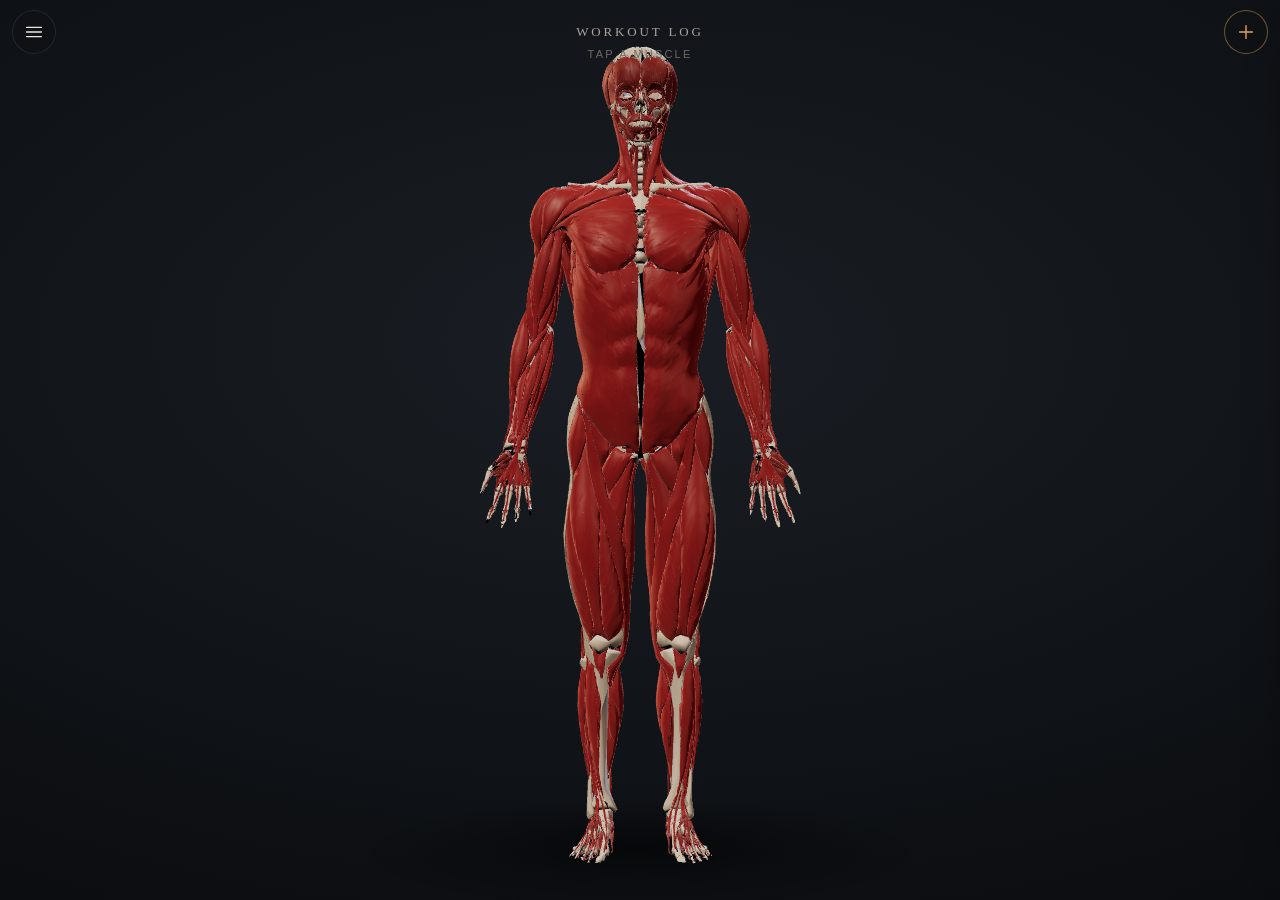
==== index.html @ 4c9a4464 "initial commit" ====
<!doctype html>
<html lang="en">
<head>
<meta charset="utf-8">
<meta name="viewport" content="width=device-width, initial-scale=1, viewport-fit=cover">
<title>Workout Log</title>
<meta name="description" content="A workout log book built around a 3D anatomical muscle model.">
<meta name="theme-color" content="#0B0D10">
<meta name="apple-mobile-web-app-capable" content="yes">
<meta name="apple-mobile-web-app-status-bar-style" content="black-translucent">
<meta name="apple-mobile-web-app-title" content="Workout Log">
<link rel="manifest" href="manifest.webmanifest">
<link rel="icon" href="assets/icon.svg" type="image/svg+xml">
<link rel="apple-touch-icon" href="assets/icon-180.png">
<link rel="stylesheet" href="css/app.css">
<script type="importmap">
{ "imports": {
    "three": "./vendor/three/three.module.min.js",
    "three/addons/": "./vendor/three/addons/"
} }
</script>
</head>
<body>
  <div id="stage" aria-label="3D muscle model. Tap a muscle to see its exercises."></div>
  <div id="stage-fallback" hidden></div>

  <div id="loader" role="status">
    <div class="loader-title">Workout Log</div>
    <div class="loader-bar"><span></span></div>
    <div class="loader-note">Loading anatomy model</div>
  </div>

  <header class="topbar">
    <button class="icon-btn" id="btn-menu" aria-label="Open menu" aria-controls="drawer" aria-expanded="false">
      <svg viewBox="0 0 24 24" aria-hidden="true"><path d="M4 7h16M4 12h16M4 17h16"/></svg>
    </button>
    <div class="wordmark">Workout Log</div>
    <button class="icon-btn" id="btn-add" aria-label="Log an exercise">
      <svg viewBox="0 0 24 24" aria-hidden="true"><path d="M12 5v14M5 12h14"/></svg>
    </button>
  </header>

  <div id="hover-label" class="hover-label" hidden></div>
  <div id="hint" class="hint">Tap a muscle</div>
  <div id="recovery-legend" class="recovery-legend" hidden>
    <span class="lbl">Recovery</span>
    <span class="grad"></span>
    <span class="ends"><span>Fresh</span><span>Just trained</span></span>
  </div>

  <div id="scrim" class="scrim" hidden></div>
  <nav id="drawer" class="drawer" aria-label="Menu" aria-hidden="true">
    <div class="drawer-head">
      <div class="drawer-title">Workout Log</div>
      <div class="drawer-sub" id="drawer-sub"></div>
    </div>
    <a href="#/" data-nav>Body</a>
    <a href="#/journal" data-nav>Journal</a>
    <a href="#/progress" data-nav>Progress</a>
    <a href="#/library" data-nav>Exercise Library</a>
    <label class="drawer-switch">
      <span>Recovery view</span>
      <input type="checkbox" id="recovery-toggle" role="switch">
      <span class="switch" aria-hidden="true"></span>
    </label>
    <a href="#/settings" data-nav>Settings and Backup</a>
    <a href="#/about" data-nav>About and Credits</a>
  </nav>

  <main id="page" class="page" hidden></main>

  <section id="sheet" class="sheet" aria-hidden="true">
    <div class="sheet-grip" id="sheet-grip"><span></span></div>
    <div class="sheet-bar">
      <button class="text-btn" id="sheet-back" hidden>Back</button>
      <span class="sheet-kicker" id="sheet-kicker"></span>
      <button class="text-btn" id="sheet-close">Close</button>
    </div>
    <div class="sheet-body" id="sheet-body"></div>
  </section>

  <div id="toast" class="toast" role="status" aria-live="polite"></div>

  <script type="module" src="js/main.js"></script>
</body>
</html>
---- css/app.css ----
:root {
  --bg: #0B0D10;
  --bg-2: #15181D;
  --panel: rgba(18, 21, 26, 0.9);
  --panel-solid: #14171C;
  --raise: rgba(255, 255, 255, 0.04);
  --raise-2: rgba(255, 255, 255, 0.07);
  --line: rgba(255, 255, 255, 0.09);
  --line-2: rgba(255, 255, 255, 0.16);
  --ink: #ECE7DF;
  --ink-2: #A9A39A;
  --ink-3: #6E6961;
  --accent: #E3A857;
  --accent-ink: #1A1206;
  --muscle: #C0463A;
  --primary: #E0553F;
  --secondary: #C98A4B;
  --stab: #8B8378;
  --danger: #E06A5A;
  --serif: "Iowan Old Style", "Palatino Linotype", Palatino, "Book Antiqua", Georgia, serif;
  --sans: -apple-system, BlinkMacSystemFont, "Segoe UI", Inter, Roboto, "Helvetica Neue", Arial, sans-serif;
  --r: 10px;
  --r-sm: 6px;
  --ease: cubic-bezier(.22, .8, .24, 1);
  --top: env(safe-area-inset-top, 0px);
  --bottom: env(safe-area-inset-bottom, 0px);
  --sheet-w: 440px;
  color-scheme: dark;
}

* { box-sizing: border-box; }
html, body { height: 100%; }
body {
  margin: 0;
  background: radial-gradient(120% 90% at 50% 38%, #1A1E24 0%, #0F1216 55%, #08090B 100%) fixed, var(--bg);
  color: var(--ink);
  font: 15px/1.5 var(--sans);
  -webkit-font-smoothing: antialiased;
  overflow: hidden;
  overscroll-behavior: none;
  -webkit-tap-highlight-color: transparent;
}
button, input, select, textarea { font: inherit; color: inherit; }
button { cursor: pointer; }
a { color: inherit; }
:focus-visible { outline: 2px solid var(--accent); outline-offset: 2px; }
[hidden] { display: none !important; }

/* ------------------------------------------------------------ stage */
#stage { position: fixed; inset: 0; touch-action: none; user-select: none; -webkit-user-select: none; }
.topbar, .hint, .hover-label, .recovery-legend, .sheet-grip, .sheet-bar { user-select: none; -webkit-user-select: none; }
#stage canvas { display: block; width: 100%; height: 100%; outline: none; }

#loader {
  position: fixed; inset: 0; display: grid; place-content: center; gap: 14px; text-align: center;
  z-index: 50; background: var(--bg); transition: opacity .6s var(--ease);
}
#loader.done { opacity: 0; pointer-events: none; }
.loader-title { font-family: var(--serif); font-size: 26px; letter-spacing: .02em; }
.loader-bar { width: 180px; height: 2px; background: var(--line); margin: 0 auto; overflow: hidden; border-radius: 2px; }
.loader-bar span { display: block; height: 100%; width: 0; background: var(--accent); transition: width .2s linear; }
.loader-note { font-size: 11px; letter-spacing: .14em; text-transform: uppercase; color: var(--ink-3); }

/* ------------------------------------------------------------ top bar */
.topbar {
  position: fixed; top: 0; left: 0; right: 0; z-index: 20;
  display: flex; align-items: center; justify-content: space-between;
  padding: calc(10px + var(--top)) 12px 10px;
  pointer-events: none;
}
.topbar > * { pointer-events: auto; }
.wordmark {
  font-family: var(--serif); font-size: 13px; letter-spacing: .22em; text-transform: uppercase;
  color: var(--ink-2); pointer-events: none; user-select: none;
}
.icon-btn {
  width: 44px; height: 44px; display: grid; place-items: center;
  border: 1px solid var(--line); border-radius: 50%;
  background: rgba(16, 19, 23, .6); backdrop-filter: blur(10px); -webkit-backdrop-filter: blur(10px);
  transition: background .2s, border-color .2s, transform .2s var(--ease);
}
.icon-btn:hover { background: rgba(30, 34, 40, .8); border-color: var(--line-2); }
.icon-btn:active { transform: scale(.94); }
.icon-btn svg { width: 22px; height: 22px; fill: none; stroke: var(--ink); stroke-width: 1.5; stroke-linecap: round; }
#btn-add { border-color: rgba(227, 168, 87, .45); }
#btn-add svg { stroke: var(--accent); }

.hover-label {
  position: fixed; z-index: 15; pointer-events: none; transform: translate(-50%, -140%);
  padding: 4px 10px; border-radius: 999px; background: rgba(12, 14, 17, .85); border: 1px solid var(--line-2);
  font-size: 12px; letter-spacing: .06em; white-space: nowrap;
}
.hint {
  position: fixed; left: 50%; top: calc(46px + var(--top)); transform: translateX(-50%); z-index: 5;
  font-size: 11px; letter-spacing: .2em; text-transform: uppercase; color: var(--ink-3);
  transition: opacity .8s; pointer-events: none;
}
.hint.gone { opacity: 0; }

.recovery-legend {
  position: fixed; left: 16px; bottom: calc(20px + var(--bottom)); z-index: 5;
  display: grid; gap: 6px; width: 190px; font-size: 11px; color: var(--ink-2);
  padding: 10px 12px; border: 1px solid var(--line); border-radius: var(--r); background: rgba(12, 14, 17, .7);
  backdrop-filter: blur(8px); -webkit-backdrop-filter: blur(8px);
}
.recovery-legend .lbl { letter-spacing: .16em; text-transform: uppercase; font-size: 10px; color: var(--ink-3); }
.recovery-legend .grad { height: 6px; border-radius: 3px; background: linear-gradient(90deg, #56606E, #B8904E, #F08A3C, #F2472E); }
.recovery-legend .ends { display: flex; justify-content: space-between; }

#stage-fallback {
  position: fixed; inset: 0; overflow: auto; padding: calc(76px + var(--top)) 16px 40px; z-index: 1;
}
#stage-fallback h2 { font-family: var(--serif); font-weight: 400; margin: 0 0 6px; }
#stage-fallback p { color: var(--ink-2); margin: 0 0 18px; font-size: 13px; }
.fallback-grid { display: grid; grid-template-columns: repeat(auto-fill, minmax(150px, 1fr)); gap: 8px; }

/* ------------------------------------------------------------ drawer */
.scrim {
  position: fixed; inset: 0; z-index: 30; background: rgba(0, 0, 0, .5);
  opacity: 0; transition: opacity .28s var(--ease);
}
.scrim.show { opacity: 1; }
.drawer {
  position: fixed; top: 0; bottom: 0; left: 0; z-index: 31; width: min(300px, 84vw);
  padding: calc(22px + var(--top)) 0 calc(20px + var(--bottom));
  background: var(--panel-solid); border-right: 1px solid var(--line);
  transform: translateX(-102%); transition: transform .3s var(--ease);
  display: flex; flex-direction: column; overflow-y: auto;
}
.drawer.open { transform: none; }
.drawer-head { padding: 0 22px 18px; border-bottom: 1px solid var(--line); margin-bottom: 8px; }
.drawer-title { font-family: var(--serif); font-size: 22px; }
.drawer-sub { font-size: 12px; color: var(--ink-3); margin-top: 2px; }
.drawer a, .drawer-switch {
  display: flex; align-items: center; justify-content: space-between;
  padding: 13px 22px; text-decoration: none; font-size: 16px; color: var(--ink);
  border-left: 2px solid transparent; transition: background .15s;
}
.drawer a:hover, .drawer-switch:hover { background: var(--raise); }
.drawer a.active { border-left-color: var(--accent); background: var(--raise); }
.drawer-switch { cursor: pointer; border-top: 1px solid var(--line); border-bottom: 1px solid var(--line); margin: 6px 0; }
.drawer-switch input { position: absolute; opacity: 0; pointer-events: none; }
.switch {
  width: 38px; height: 22px; border-radius: 11px; background: var(--raise-2); border: 1px solid var(--line-2);
  position: relative; transition: background .2s;
}
.switch::after {
  content: ""; position: absolute; top: 2px; left: 2px; width: 16px; height: 16px; border-radius: 50%;
  background: var(--ink-2); transition: transform .22s var(--ease), background .2s;
}
.drawer-switch input:checked + .switch { background: rgba(227, 168, 87, .3); border-color: var(--accent); }
.drawer-switch input:checked + .switch::after { transform: translateX(16px); background: var(--accent); }
.drawer-switch input:focus-visible + .switch { outline: 2px solid var(--accent); outline-offset: 2px; }

/* ------------------------------------------------------------ pages */
.page {
  position: fixed; inset: 0; z-index: 12; overflow-y: auto; -webkit-overflow-scrolling: touch;
  background: linear-gradient(180deg, rgba(11, 13, 16, .97), rgba(11, 13, 16, .99));
  padding: calc(74px + var(--top)) 16px calc(40px + var(--bottom));
  animation: page-in .32s var(--ease);
  transition: opacity .25s, transform .25s var(--ease);
}
.page.receded { opacity: 0; pointer-events: none; transform: scale(.985); }
@keyframes page-in { from { opacity: 0; transform: translateY(12px); } to { opacity: 1; transform: none; } }
.page-inner { max-width: 760px; margin: 0 auto; }
.page h1 { font-family: var(--serif); font-weight: 400; font-size: 30px; margin: 0 0 4px; letter-spacing: .005em; }
.page h2 { font-family: var(--serif); font-weight: 400; font-size: 20px; margin: 28px 0 10px; }
.page .lede { color: var(--ink-2); margin: 0 0 20px; }
.page p { color: var(--ink-2); }

.kicker, .label {
  font-size: 10.5px; letter-spacing: .16em; text-transform: uppercase; color: var(--ink-3); font-weight: 600;
}

/* ------------------------------------------------------------ sheet */
.sheet {
  position: fixed; z-index: 25; left: 0; right: 0; bottom: 0;
  height: calc(var(--sheet-h, 58) * 1dvh);
  max-height: calc(100dvh - 60px - var(--top));
  display: flex; flex-direction: column;
  background: var(--panel); border-top: 1px solid var(--line-2);
  border-radius: 16px 16px 0 0;
  backdrop-filter: blur(18px) saturate(1.2); -webkit-backdrop-filter: blur(18px) saturate(1.2);
  box-shadow: 0 -20px 50px rgba(0, 0, 0, .45);
  transform: translateY(105%); transition: transform .32s var(--ease), height .3s var(--ease);
}
.sheet.open { transform: none; }
.sheet.dragging { transition: none; }
.sheet-grip { padding: 8px 0 2px; display: grid; place-items: center; cursor: grab; touch-action: none; }
.sheet-grip span { width: 38px; height: 4px; border-radius: 2px; background: var(--line-2); }
.sheet-bar {
  display: flex; align-items: center; justify-content: space-between; gap: 10px;
  padding: 2px 10px 6px; min-height: 36px;
}
.sheet-kicker { font-size: 10.5px; letter-spacing: .16em; text-transform: uppercase; color: var(--ink-3); flex: 1; text-align: center; }
.sheet-body {
  flex: 1; overflow-y: auto; -webkit-overflow-scrolling: touch; overscroll-behavior: contain;
  padding: 0 18px calc(28px + var(--bottom));
}
.sheet-body > .view { animation: view-in .26s var(--ease); }
.sheet-body > .view.back { animation-name: view-back; }
@keyframes view-in { from { opacity: 0; transform: translateX(18px); } to { opacity: 1; transform: none; } }
@keyframes view-back { from { opacity: 0; transform: translateX(-18px); } to { opacity: 1; transform: none; } }

.text-btn {
  background: none; border: 0; padding: 8px 8px; color: var(--ink-2); font-size: 13px; letter-spacing: .04em;
  border-radius: var(--r-sm);
}
.text-btn:hover { color: var(--ink); background: var(--raise); }

@media (min-width: 900px) {
  .sheet {
    left: auto; top: calc(70px + var(--top)); right: 14px; bottom: 14px; width: var(--sheet-w);
    height: auto; max-height: none; border: 1px solid var(--line-2); border-radius: 14px;
    transform: translateX(calc(100% + 30px));
  }
  .sheet-grip { display: none; }
  .sheet-bar { padding-top: 10px; }
}

/* ------------------------------------------------------------ sheet content */
.m-head h2, .x-head h2 { font-family: var(--serif); font-weight: 400; font-size: 26px; margin: 2px 0 4px; line-height: 1.15; }
.m-head .anat { font-size: 12px; color: var(--ink-3); font-style: italic; font-family: var(--serif); }
.m-head .job { color: var(--ink-2); margin: 8px 0 14px; font-size: 14px; }
.m-head .stat { font-size: 12px; color: var(--ink-2); margin-bottom: 14px; }
.m-head .stat b { color: var(--ink); font-weight: 600; }

.ex-list { list-style: none; margin: 0; padding: 0; border-top: 1px solid var(--line); }
.ex-row {
  display: grid; grid-template-columns: 30px 1fr; gap: 4px 10px; padding: 13px 4px 12px;
  border-bottom: 1px solid var(--line); cursor: pointer; transition: background .15s;
}
.ex-row:hover { background: var(--raise); }
.ex-row .rank { font-family: var(--serif); font-size: 20px; color: var(--ink-3); line-height: 1.1; text-align: right; }
.ex-row.top .rank { color: var(--accent); }
.ex-row .name { font-weight: 600; font-size: 15px; }
.ex-row .meta { grid-column: 2; display: flex; flex-wrap: wrap; gap: 6px; align-items: center; }
.ex-row .also { grid-column: 2; font-size: 12px; color: var(--ink-3); display: flex; flex-wrap: wrap; gap: 5px; align-items: center; }
.ex-row .last { grid-column: 2; font-size: 12px; color: var(--ink-2); }
.divider-label { padding: 18px 4px 6px; }

.tag {
  display: inline-flex; align-items: center; gap: 6px; padding: 2px 8px; border-radius: 999px;
  border: 1px solid var(--line-2); font-size: 11.5px; color: var(--ink-2); background: transparent; white-space: nowrap;
}
.tag.equip { border-color: rgba(227, 168, 87, .28); color: #D9BF95; }
.tag.role { font-size: 10px; letter-spacing: .1em; text-transform: uppercase; }
button.tag { cursor: pointer; }
button.tag:hover { border-color: var(--ink-3); color: var(--ink); }
.dot { width: 8px; height: 8px; border-radius: 2px; display: inline-block; flex: none; }
.dot.p { background: var(--primary); }
.dot.s { background: var(--secondary); }
.dot.st { background: var(--stab); }

.x-head .equip-line { color: var(--ink-2); font-size: 13px; margin-bottom: 12px; }
.worked { display: grid; gap: 8px; margin: 4px 0 16px; }
.worked-row { display: grid; grid-template-columns: 116px 1fr; gap: 8px; align-items: start; }
.worked-row .chips { display: flex; flex-wrap: wrap; gap: 6px; }

.seg { display: flex; border: 1px solid var(--line-2); border-radius: 999px; padding: 3px; gap: 2px; margin: 8px 0 16px; }
.seg button {
  flex: 1; border: 0; background: none; padding: 7px 10px; border-radius: 999px; font-size: 13px; color: var(--ink-2);
  transition: background .2s, color .2s;
}
.seg button[aria-selected="true"] { background: var(--raise-2); color: var(--ink); }

.guide h4 { margin: 18px 0 6px; }
.guide p { margin: 0; color: var(--ink-2); }
.guide ol, .guide ul { margin: 0; padding-left: 20px; color: var(--ink-2); }
.guide li { margin: 4px 0; }
.guide ol li::marker { color: var(--accent); font-family: var(--serif); }

/* ------------------------------------------------------------ log form */
.log-form { border: 1px solid var(--line); border-radius: var(--r); padding: 14px; background: var(--raise); }
.fields { display: grid; grid-template-columns: 1fr 1fr; gap: 12px; }
.field .label { display: block; margin-bottom: 6px; }
.stepper { display: grid; grid-template-columns: 40px 1fr 40px; border: 1px solid var(--line-2); border-radius: var(--r-sm); overflow: hidden; }
.stepper button { border: 0; background: var(--raise); font-size: 18px; color: var(--ink-2); }
.stepper button:hover { background: var(--raise-2); color: var(--ink); }
.stepper input {
  min-width: 0; border: 0; border-left: 1px solid var(--line); border-right: 1px solid var(--line);
  background: transparent; text-align: center; font-size: 20px; font-variant-numeric: tabular-nums; padding: 9px 4px;
  -moz-appearance: textfield;
}
.stepper input::-webkit-outer-spin-button, .stepper input::-webkit-inner-spin-button { -webkit-appearance: none; margin: 0; }
.note-input {
  width: 100%; margin-top: 12px; background: transparent; border: 1px solid var(--line); border-radius: var(--r-sm);
  padding: 9px 10px; font-size: 14px; resize: vertical; min-height: 40px;
}
.form-err { color: var(--danger); font-size: 13px; margin-top: 8px; min-height: 0; }
.btn {
  display: inline-flex; align-items: center; justify-content: center; gap: 8px;
  border: 1px solid var(--line-2); background: var(--raise); color: var(--ink);
  padding: 10px 16px; border-radius: var(--r-sm); font-size: 14px; transition: background .15s, transform .15s, border-color .15s;
}
.btn:hover { background: var(--raise-2); border-color: var(--ink-3); }
a.btn, label.btn { text-decoration: none; cursor: pointer; }
.btn:active { transform: scale(.98); }
.btn.primary { background: var(--accent); color: var(--accent-ink); border-color: var(--accent); font-weight: 650; }
.btn.primary:hover { background: #EDB866; }
.btn.block { width: 100%; margin-top: 12px; padding: 13px; font-size: 15px; }
.btn.danger { color: var(--danger); border-color: rgba(224, 106, 90, .4); }
.btn.small { padding: 6px 10px; font-size: 12.5px; }
.btn.primary.logged, .btn.primary.logged:hover { background: #6FAE7B; border-color: #6FAE7B; color: #0C1A10; }
.row-actions { display: flex; gap: 8px; flex-wrap: wrap; }

.sets { list-style: none; margin: 12px 0 0; padding: 0; }
.set-row {
  display: grid; grid-template-columns: 50px 1fr auto; align-items: center; gap: 8px;
  padding: 8px 2px; border-bottom: 1px solid var(--line); font-variant-numeric: tabular-nums;
}
.set-row.new { animation: set-in .5s var(--ease); }
@keyframes set-in { from { opacity: 0; transform: translateY(-6px); background: rgba(227, 168, 87, .15); } to { opacity: 1; transform: none; background: transparent; } }
.set-row .n { color: var(--ink-3); font-size: 12px; letter-spacing: .08em; text-transform: uppercase; }
.set-row .v { font-size: 15px; }
.set-row .v small { color: var(--ink-3); margin-left: 6px; font-size: 12px; }
.set-row .note { grid-column: 2 / 4; font-size: 12px; color: var(--ink-3); margin-top: -4px; }
.set-edit { grid-column: 1 / -1; display: grid; grid-template-columns: 1fr 1fr; gap: 8px; padding: 6px 0; }
.set-edit input { background: transparent; border: 1px solid var(--line-2); border-radius: var(--r-sm); padding: 8px; width: 100%; min-width: 0; }
.set-edit .note-input { grid-column: 1 / -1; margin: 0; }
.set-edit .row-actions { grid-column: 1 / -1; }
.lasttime { font-size: 13px; color: var(--ink-2); margin: 14px 0 0; }
.lasttime b { color: var(--ink); font-weight: 600; }

/* ------------------------------------------------------------ search / lists */
.search {
  width: 100%; background: var(--raise); border: 1px solid var(--line-2); border-radius: var(--r-sm);
  padding: 11px 12px; font-size: 15px; margin: 8px 0 12px;
}
.plain-list { list-style: none; margin: 0; padding: 0; border-top: 1px solid var(--line); }
.plain-list li {
  padding: 12px 4px; border-bottom: 1px solid var(--line); cursor: pointer; display: flex; justify-content: space-between; gap: 12px; align-items: baseline;
}
.plain-list li:hover { background: var(--raise); }
.plain-list .sub { font-size: 12px; color: var(--ink-3); }
.plain-list .right { font-size: 12px; color: var(--ink-2); text-align: right; white-space: nowrap; font-variant-numeric: tabular-nums; }
.empty { color: var(--ink-3); padding: 18px 4px; font-size: 14px; }

.chips-row { display: flex; gap: 6px; overflow-x: auto; padding-bottom: 6px; margin-bottom: 8px; scrollbar-width: none; }
.chips-row::-webkit-scrollbar { display: none; }
.chip {
  border: 1px solid var(--line-2); background: none; padding: 6px 12px; border-radius: 999px; font-size: 13px; color: var(--ink-2); white-space: nowrap;
}
.chip[aria-pressed="true"] { background: var(--ink); color: var(--bg); border-color: var(--ink); }
select.select {
  background: var(--raise); border: 1px solid var(--line-2); border-radius: var(--r-sm); padding: 9px 10px; font-size: 14px;
}

/* ------------------------------------------------------------ journal */
.cal-head { display: flex; align-items: center; justify-content: space-between; margin: 18px 0 10px; }
.cal-head .month { font-family: var(--serif); font-size: 20px; }
.cal { display: grid; grid-template-columns: repeat(7, 1fr); gap: 4px; max-width: 560px; }
.cal .dow { font-size: 10px; letter-spacing: .12em; text-transform: uppercase; color: var(--ink-3); text-align: center; padding-bottom: 4px; }
.cal .day {
  aspect-ratio: 1 / 1; border-radius: var(--r-sm); border: 1px solid var(--line); background: transparent;
  display: flex; flex-direction: column; align-items: flex-start; justify-content: space-between; padding: 5px 6px;
  font-size: 12px; color: var(--ink-2); font-variant-numeric: tabular-nums; min-width: 0; text-decoration: none;
}
.cal .day.blank { border: 0; }
.cal .day.today { border-color: var(--ink-3); }
.cal .day.has { color: var(--ink); cursor: pointer; }
.cal .day.l1 { background: rgba(227, 168, 87, .12); }
.cal .day.l2 { background: rgba(227, 168, 87, .24); }
.cal .day.l3 { background: rgba(227, 168, 87, .40); }
.cal .day.l4 { background: rgba(227, 168, 87, .62); color: #120C04; }
.cal .day .vol { font-size: 10px; opacity: .8; }
.tiles { display: grid; grid-template-columns: repeat(auto-fit, minmax(130px, 1fr)); gap: 8px; margin: 14px 0; }
.tile { border: 1px solid var(--line); border-radius: var(--r); padding: 12px; background: var(--raise); }
.tile .v { font-family: var(--serif); font-size: 24px; font-variant-numeric: tabular-nums; }
.tile .v small { font-family: var(--sans); font-size: 12px; color: var(--ink-3); margin-left: 3px; }
.tile .k { font-size: 11px; letter-spacing: .12em; text-transform: uppercase; color: var(--ink-3); margin-top: 2px; }
.session-ex { border-top: 1px solid var(--line); padding: 14px 0 6px; }
.session-ex h3 { margin: 0 0 4px; font-size: 16px; font-weight: 600; display: flex; justify-content: space-between; gap: 10px; }
.session-ex h3 a { text-decoration: none; }
.session-ex h3 a:hover { text-decoration: underline; }

/* ------------------------------------------------------------ charts */
.chart { width: 100%; height: auto; display: block; margin: 6px 0 4px; }
.chart .grid { stroke: var(--line); stroke-width: 1; }
.chart .axis { fill: var(--ink-3); font-size: 10px; font-family: var(--sans); }
.chart .line { fill: none; stroke: var(--accent); stroke-width: 2; stroke-linejoin: round; stroke-linecap: round; }
.chart .area { fill: rgba(227, 168, 87, .1); }
.chart .pt { fill: var(--bg); stroke: var(--accent); stroke-width: 2; }
.chart .bar { fill: rgba(227, 168, 87, .55); }

/* ------------------------------------------------------------ settings */
.setting { display: flex; justify-content: space-between; align-items: center; gap: 16px; padding: 14px 0; border-bottom: 1px solid var(--line); }
.setting .t { font-weight: 600; }
.setting .d { color: var(--ink-3); font-size: 13px; }
.seg.inline { margin: 0; width: 140px; }

.toast {
  position: fixed; left: 50%; top: calc(66px + var(--top)); z-index: 60; transform: translate(-50%, -10px);
  padding: 9px 16px; border-radius: 999px; background: #F1ECE3; color: #16130F; font-size: 13.5px; font-weight: 600;
  opacity: 0; pointer-events: none; transition: opacity .2s, transform .25s var(--ease);
}
.toast.show { opacity: 1; transform: translate(-50%, 0); }

.about p, .about li { color: var(--ink-2); }
.about code { font-size: 12px; background: var(--raise-2); padding: 1px 5px; border-radius: 4px; }

@media (prefers-reduced-motion: reduce) {
  *, *::before, *::after { animation-duration: .01ms !important; transition-duration: .01ms !important; }
}
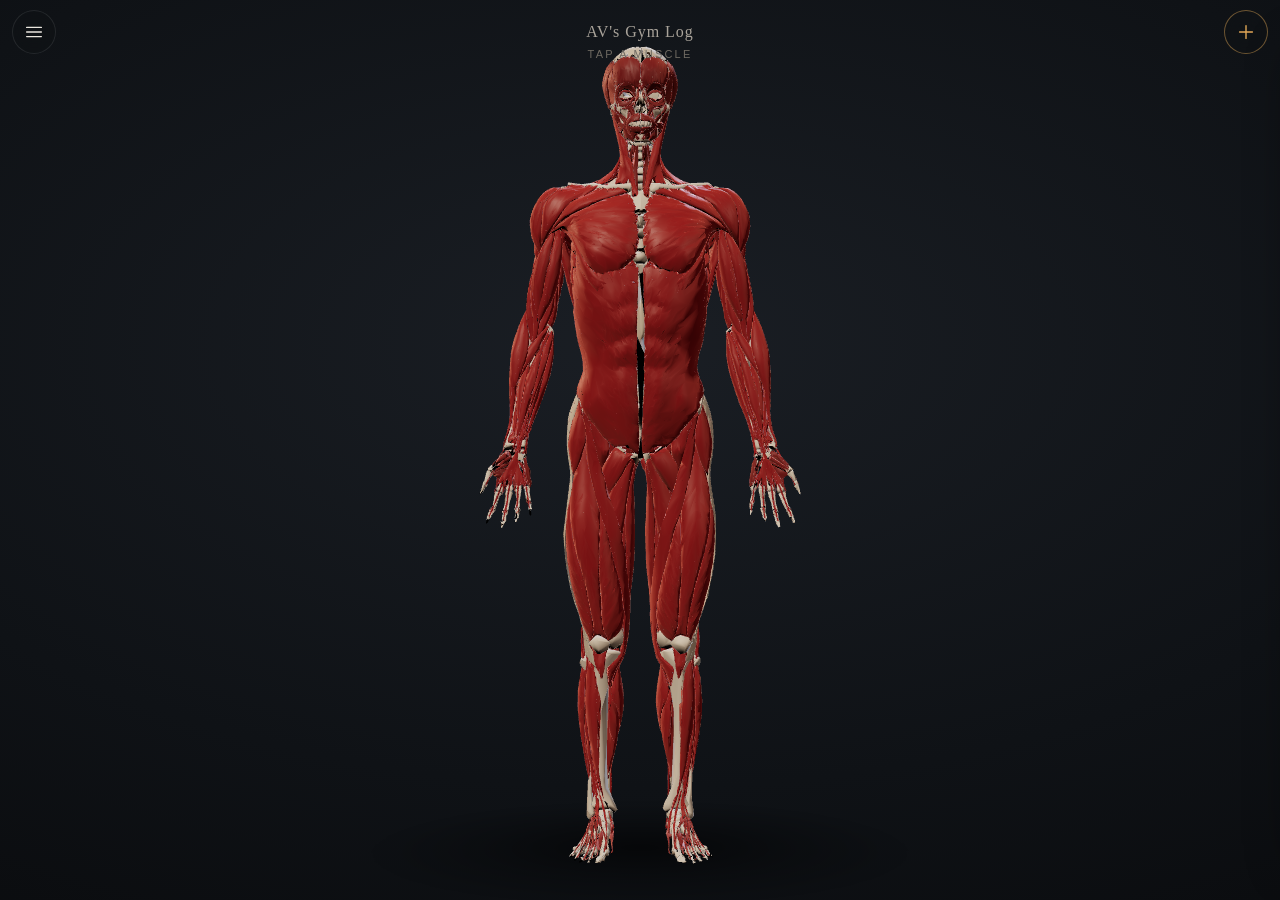
==== commit accf0f2a: "pc view fix" ====
--- a/index.html
+++ b/index.html
@@ -3,12 +3,12 @@
 <head>
 <meta charset="utf-8">
 <meta name="viewport" content="width=device-width, initial-scale=1, viewport-fit=cover">
-<title>Workout Log</title>
+<title>AV's Gym Log</title>
 <meta name="description" content="A workout log book built around a 3D anatomical muscle model.">
 <meta name="theme-color" content="#0B0D10">
 <meta name="apple-mobile-web-app-capable" content="yes">
 <meta name="apple-mobile-web-app-status-bar-style" content="black-translucent">
-<meta name="apple-mobile-web-app-title" content="Workout Log">
+<meta name="apple-mobile-web-app-title" content="AV's Gym Log">
 <link rel="manifest" href="manifest.webmanifest">
 <link rel="icon" href="assets/icon.svg" type="image/svg+xml">
 <link rel="apple-touch-icon" href="assets/icon-180.png">
@@ -25,17 +25,17 @@
   <div id="stage-fallback" hidden></div>
 
   <div id="loader" role="status">
-    <div class="loader-title">Workout Log</div>
+    <div class="loader-title">AV's Gym Log</div>
     <div class="loader-bar"><span></span></div>
     <div class="loader-note">Loading anatomy model</div>
   </div>
 
   <header class="topbar">
-    <button class="icon-btn" id="btn-menu" aria-label="Open menu" aria-controls="drawer" aria-expanded="false">
+    <button class="icon-btn" id="btn-menu" title="Menu" aria-label="Open menu" aria-controls="drawer" aria-expanded="false">
       <svg viewBox="0 0 24 24" aria-hidden="true"><path d="M4 7h16M4 12h16M4 17h16"/></svg>
     </button>
-    <div class="wordmark">Workout Log</div>
-    <button class="icon-btn" id="btn-add" aria-label="Log an exercise">
+    <div class="wordmark">AV's Gym Log</div>
+    <button class="icon-btn" id="btn-add" title="Log a set (N)" aria-label="Log an exercise">
       <svg viewBox="0 0 24 24" aria-hidden="true"><path d="M12 5v14M5 12h14"/></svg>
     </button>
   </header>
@@ -51,7 +51,7 @@
   <div id="scrim" class="scrim" hidden></div>
   <nav id="drawer" class="drawer" aria-label="Menu" aria-hidden="true">
     <div class="drawer-head">
-      <div class="drawer-title">Workout Log</div>
+      <div class="drawer-title">AV's Gym Log</div>
       <div class="drawer-sub" id="drawer-sub"></div>
     </div>
     <a href="#/" data-nav>Body</a>
@@ -65,6 +65,11 @@
     </label>
     <a href="#/settings" data-nav>Settings and Backup</a>
     <a href="#/about" data-nav>About and Credits</a>
+    <div class="drawer-keys" aria-hidden="true">
+      <div class="label">Keyboard</div>
+      <dl><dt>N</dt><dd>Log a set</dd><dt>/</dt><dd>Search</dd><dt>J P L</dt><dd>Journal, Progress, Library</dd>
+      <dt>B</dt><dd>Body</dd><dt>Arrows</dt><dd>Turn the body</dd><dt>R</dt><dd>Reset view</dd><dt>Esc</dt><dd>Close</dd></dl>
+    </div>
   </nav>
 
   <main id="page" class="page" hidden></main>
--- a/css/app.css
+++ b/css/app.css
@@ -70,7 +70,7 @@
 }
 .topbar > * { pointer-events: auto; }
 .wordmark {
-  font-family: var(--serif); font-size: 13px; letter-spacing: .22em; text-transform: uppercase;
+  font-family: var(--serif); font-size: 16px; letter-spacing: .06em;
   color: var(--ink-2); pointer-events: none; user-select: none;
 }
 .icon-btn {
@@ -402,3 +402,90 @@
 @media (prefers-reduced-motion: reduce) {
   *, *::before, *::after { animation-duration: .01ms !important; transition-duration: .01ms !important; }
 }
+
+/* ------------------------------------------------------------ exercise photos */
+.demo { margin: 0 0 16px; }
+.demo-stage {
+  position: relative; aspect-ratio: 3 / 2; border-radius: var(--r); overflow: hidden;
+  background: #1A1D22; border: 1px solid var(--line); cursor: pointer;
+}
+.demo-stage img { position: absolute; inset: 0; width: 100%; height: 100%; object-fit: cover; transition: opacity .55s ease; }
+.demo-stage img.f1 { opacity: 0; }
+.demo.at-1 .demo-stage img.f1 { opacity: 1; }
+.demo-step {
+  position: absolute; left: 10px; top: 10px; padding: 3px 9px; border-radius: 999px;
+  background: rgba(11, 13, 16, .78); color: var(--ink); font-size: 11px; letter-spacing: .12em; text-transform: uppercase;
+}
+.demo-bar { display: flex; gap: 6px; margin-top: 8px; }
+.demo-bar .chip { flex: 1; padding: 7px 10px; font-size: 12.5px; }
+.demo-note { font-size: 12.5px; color: var(--ink-3); margin-top: 8px; font-style: italic; font-family: var(--serif); }
+.demo-none { font-size: 13px; color: var(--ink-3); margin: 0 0 12px; }
+.tag.fail { margin-left: 8px; font-size: 10px; letter-spacing: .12em; text-transform: uppercase; color: var(--primary); border-color: rgba(224, 85, 63, .45); padding: 1px 7px; vertical-align: 2px; }
+.form-hint { font-size: 12px; color: var(--ink-3); margin: 10px 0 0; }
+
+/* ------------------------------------------------------------ progress sparklines, library cards */
+.spark { width: 96px; height: 26px; flex: none; display: none; }
+.spark polyline { fill: none; stroke: var(--accent); stroke-width: 1.6; stroke-linejoin: round; stroke-linecap: round; }
+.lib-flabel { display: none; }
+.lib-count { margin: 4px 0 8px; }
+.lib-cards { list-style: none; margin: 0; padding: 0; border-top: 1px solid var(--line); }
+.lib-cards li {
+  display: grid; grid-template-columns: 64px 1fr; gap: 12px; align-items: center;
+  padding: 10px 4px; border-bottom: 1px solid var(--line); cursor: pointer; transition: background .15s;
+}
+.lib-cards li:hover { background: var(--raise); }
+.lib-cards .thumb { width: 64px; height: 44px; object-fit: cover; border-radius: 4px; background: var(--raise-2); display: block; }
+.lib-cards .body { display: grid; gap: 2px; min-width: 0; }
+.lib-cards .nm { font-weight: 600; }
+.lib-cards .sub { font-size: 12px; color: var(--ink-3); }
+.lib-cards .meta { display: flex; gap: 6px; margin-top: 4px; }
+.drawer-keys { display: none; margin-top: auto; padding: 16px 22px 0; border-top: 1px solid var(--line); }
+.drawer-keys dl { display: grid; grid-template-columns: auto 1fr; gap: 5px 12px; margin: 8px 0 0; font-size: 12.5px; }
+.drawer-keys dt { color: var(--ink); font-variant-numeric: tabular-nums; font-weight: 600; }
+.drawer-keys dd { margin: 0; color: var(--ink-3); }
+
+/* ------------------------------------------------------------ laptop and desktop */
+@media (min-width: 1024px) and (hover: hover) {
+  .drawer-keys { display: block; }
+}
+@media (min-width: 1024px) {
+  .page { padding-left: 32px; padding-right: 32px; }
+  .page-inner.wide { max-width: 1180px; }
+  .page h1 { font-size: 36px; }
+  .split { display: grid; grid-template-columns: minmax(0, 1fr) minmax(0, 1fr); gap: 48px; align-items: start; }
+  .split > section:last-child { position: sticky; top: 72px; }
+  .split-h { margin-top: 18px; }
+  .cal { max-width: none; }
+  .cal .day { aspect-ratio: 1.15 / 1; }
+  .ex-grid { display: grid; grid-template-columns: repeat(2, minmax(0, 1fr)); column-gap: 40px; }
+
+  .prog-list li { display: grid; grid-template-columns: minmax(0, 1fr) 110px 200px; align-items: center; gap: 16px; }
+  .spark { display: block; }
+
+  .lib-layout { display: grid; grid-template-columns: 260px minmax(0, 1fr); gap: 36px; align-items: start; }
+  .lib-filters { position: sticky; top: 72px; }
+  .lib-filters .search { margin-top: 0; }
+  .lib-filters .chips-row { flex-wrap: wrap; overflow: visible; }
+  .lib-flabel { display: block; margin: 14px 0 8px; }
+  .lib-cards { display: grid; grid-template-columns: repeat(auto-fill, minmax(250px, 1fr)); gap: 14px; border: 0; }
+  .lib-cards li {
+    grid-template-columns: 1fr; align-items: stretch; gap: 0; padding: 0; border: 1px solid var(--line);
+    border-radius: var(--r); overflow: hidden; background: var(--raise);
+    transition: border-color .15s, transform .2s var(--ease), background .15s;
+  }
+  .lib-cards li:hover { border-color: var(--line-2); transform: translateY(-2px); background: var(--raise-2); }
+  .lib-cards .thumb { width: 100%; height: auto; aspect-ratio: 3 / 2; border-radius: 0; }
+  .lib-cards .thumb.none { background: linear-gradient(135deg, #1a1d22, #23272e); }
+  .lib-cards .body { padding: 12px 14px 14px; }
+}
+@media (min-width: 1280px) {
+  :root { --sheet-w: 480px; }
+}
+@media (min-width: 1600px) {
+  :root { --sheet-w: 540px; }
+  .page-inner.wide { max-width: 1320px; }
+}
+
+.lib-cards .thumb.none { display: grid; place-items: center; font-family: var(--serif); font-size: 11px; color: var(--ink-3); letter-spacing: .04em; }
+@media (min-width: 1024px) { .lib-cards .thumb.none { font-size: 20px; } }
+.tiles.three { grid-template-columns: repeat(3, minmax(0, 1fr)); }
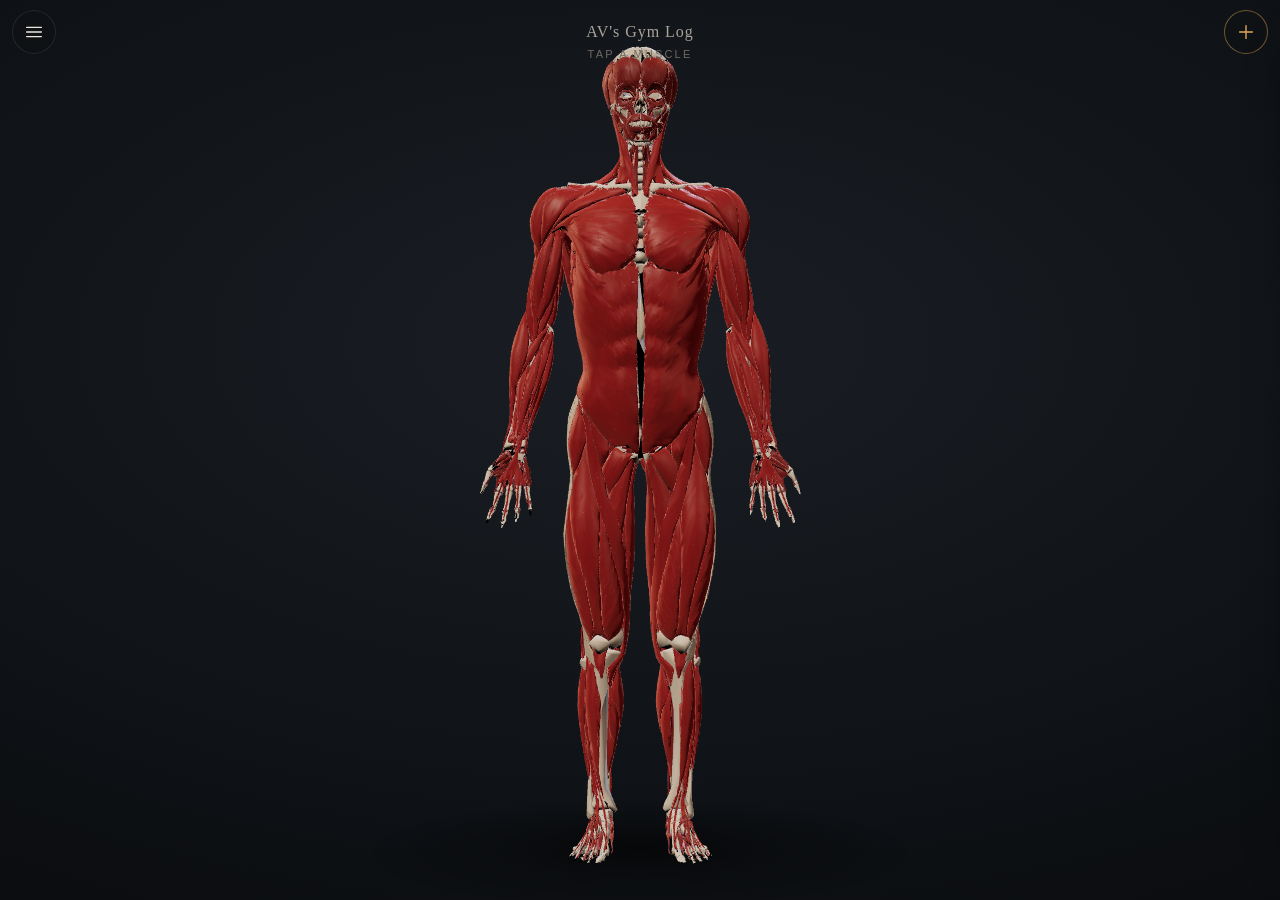
==== commit f92e9472: "report fix" ====
--- a/index.html
+++ b/index.html
@@ -4,13 +4,13 @@
 <meta charset="utf-8">
 <meta name="viewport" content="width=device-width, initial-scale=1, viewport-fit=cover">
 <title>AV's Gym Log</title>
-<meta name="description" content="A workout log book built around a 3D anatomical muscle model.">
+<meta name="description" content="A free workout log book built around a 3D anatomical muscle model. Part of the FitFounders campaign.">
 <meta name="theme-color" content="#0B0D10">
 <meta name="apple-mobile-web-app-capable" content="yes">
 <meta name="apple-mobile-web-app-status-bar-style" content="black-translucent">
 <meta name="apple-mobile-web-app-title" content="AV's Gym Log">
 <link rel="manifest" href="manifest.webmanifest">
-<link rel="icon" href="assets/icon.svg" type="image/svg+xml">
+<link rel="icon" href="assets/icon-64.png" type="image/png">
 <link rel="apple-touch-icon" href="assets/icon-180.png">
 <link rel="stylesheet" href="css/app.css">
 <script type="importmap">
@@ -25,6 +25,7 @@
   <div id="stage-fallback" hidden></div>
 
   <div id="loader" role="status">
+    <img class="loader-logo" src="assets/icon-192.png" alt="FitFounders" width="72" height="72">
     <div class="loader-title">AV's Gym Log</div>
     <div class="loader-bar"><span></span></div>
     <div class="loader-note">Loading anatomy model</div>
@@ -64,11 +65,16 @@
       <span class="switch" aria-hidden="true"></span>
     </label>
     <a href="#/settings" data-nav>Settings and Backup</a>
+    <a href="reports/report.html">Strength Reports</a>
     <a href="#/about" data-nav>About and Credits</a>
+    <a class="drawer-ff" href="https://www.instagram.com/fitfoundrs" target="_blank" rel="noopener">
+      <img src="assets/icon-64.png" alt="" width="34" height="34">
+      <span><b>A free FitFounders app</b><small>Follow the campaign on Instagram</small></span>
+    </a>
     <div class="drawer-keys" aria-hidden="true">
       <div class="label">Keyboard</div>
       <dl><dt>N</dt><dd>Log a set</dd><dt>/</dt><dd>Search</dd><dt>J P L</dt><dd>Journal, Progress, Library</dd>
-      <dt>B</dt><dd>Body</dd><dt>Arrows</dt><dd>Turn the body</dd><dt>R</dt><dd>Reset view</dd><dt>Esc</dt><dd>Close</dd></dl>
+      <dt>F</dt><dd>Favourite the open exercise</dd><dt>B</dt><dd>Body</dd><dt>Arrows</dt><dd>Turn the body</dd><dt>R</dt><dd>Reset view</dd><dt>Esc</dt><dd>Close</dd></dl>
     </div>
   </nav>
 
--- a/css/app.css
+++ b/css/app.css
@@ -14,8 +14,10 @@
   --accent-ink: #1A1206;
   --muscle: #C0463A;
   --primary: #E0553F;
-  --secondary: #C98A4B;
-  --stab: #8B8378;
+  --secondary: #E3A857;
+  --stab: #6F7F96;
+  --slate: #6A7890;
+  --slate-deep: #252C36;
   --danger: #E06A5A;
   --serif: "Iowan Old Style", "Palatino Linotype", Palatino, "Book Antiqua", Georgia, serif;
   --sans: -apple-system, BlinkMacSystemFont, "Segoe UI", Inter, Roboto, "Helvetica Neue", Arial, sans-serif;
@@ -58,7 +60,7 @@
 #loader.done { opacity: 0; pointer-events: none; }
 .loader-title { font-family: var(--serif); font-size: 26px; letter-spacing: .02em; }
 .loader-bar { width: 180px; height: 2px; background: var(--line); margin: 0 auto; overflow: hidden; border-radius: 2px; }
-.loader-bar span { display: block; height: 100%; width: 0; background: var(--accent); transition: width .2s linear; }
+.loader-bar span { display: block; height: 100%; width: 0; background: linear-gradient(90deg, var(--primary), var(--accent)); transition: width .2s linear; }
 .loader-note { font-size: 11px; letter-spacing: .14em; text-transform: uppercase; color: var(--ink-3); }
 
 /* ------------------------------------------------------------ top bar */
@@ -359,13 +361,14 @@
 .cal .day.blank { border: 0; }
 .cal .day.today { border-color: var(--ink-3); }
 .cal .day.has { color: var(--ink); cursor: pointer; }
-.cal .day.l1 { background: rgba(227, 168, 87, .12); }
-.cal .day.l2 { background: rgba(227, 168, 87, .24); }
-.cal .day.l3 { background: rgba(227, 168, 87, .40); }
-.cal .day.l4 { background: rgba(227, 168, 87, .62); color: #120C04; }
+/* Session volume as the model's heat scale: grey-blue (light day) to yellow to red (big day). */
+.cal .day.l1 { background: rgba(106, 120, 144, .32); border-color: rgba(106, 120, 144, .5); }
+.cal .day.l2 { background: rgba(227, 168, 87, .28); border-color: rgba(227, 168, 87, .45); }
+.cal .day.l3 { background: rgba(239, 130, 64, .45); border-color: rgba(239, 130, 64, .6); }
+.cal .day.l4 { background: rgba(232, 72, 58, .62); border-color: rgba(232, 72, 58, .8); color: #fff; }
 .cal .day .vol { font-size: 10px; opacity: .8; }
 .tiles { display: grid; grid-template-columns: repeat(auto-fit, minmax(130px, 1fr)); gap: 8px; margin: 14px 0; }
-.tile { border: 1px solid var(--line); border-radius: var(--r); padding: 12px; background: var(--raise); }
+.tile { border: 1px solid var(--line); border-radius: var(--r); padding: 12px; background: linear-gradient(180deg, rgba(106, 120, 144, .10), rgba(106, 120, 144, .03)); }
 .tile .v { font-family: var(--serif); font-size: 24px; font-variant-numeric: tabular-nums; }
 .tile .v small { font-family: var(--sans); font-size: 12px; color: var(--ink-3); margin-left: 3px; }
 .tile .k { font-size: 11px; letter-spacing: .12em; text-transform: uppercase; color: var(--ink-3); margin-top: 2px; }
@@ -378,10 +381,11 @@
 .chart { width: 100%; height: auto; display: block; margin: 6px 0 4px; }
 .chart .grid { stroke: var(--line); stroke-width: 1; }
 .chart .axis { fill: var(--ink-3); font-size: 10px; font-family: var(--sans); }
-.chart .line { fill: none; stroke: var(--accent); stroke-width: 2; stroke-linejoin: round; stroke-linecap: round; }
-.chart .area { fill: rgba(227, 168, 87, .1); }
+.chart .line { fill: none; stroke: var(--primary); stroke-width: 2; stroke-linejoin: round; stroke-linecap: round; }
+.chart .area { fill: rgba(232, 88, 63, .09); }
 .chart .pt { fill: var(--bg); stroke: var(--accent); stroke-width: 2; }
-.chart .bar { fill: rgba(227, 168, 87, .55); }
+.chart .bar { fill: rgba(106, 120, 144, .7); }
+.chart .bar:last-of-type { fill: var(--accent); }
 
 /* ------------------------------------------------------------ settings */
 .setting { display: flex; justify-content: space-between; align-items: center; gap: 16px; padding: 14px 0; border-bottom: 1px solid var(--line); }
@@ -425,7 +429,7 @@
 
 /* ------------------------------------------------------------ progress sparklines, library cards */
 .spark { width: 96px; height: 26px; flex: none; display: none; }
-.spark polyline { fill: none; stroke: var(--accent); stroke-width: 1.6; stroke-linejoin: round; stroke-linecap: round; }
+.spark polyline { fill: none; stroke: var(--primary); stroke-width: 1.6; stroke-linejoin: round; stroke-linecap: round; }
 .lib-flabel { display: none; }
 .lib-count { margin: 4px 0 8px; }
 .lib-cards { list-style: none; margin: 0; padding: 0; border-top: 1px solid var(--line); }
@@ -475,7 +479,7 @@
   }
   .lib-cards li:hover { border-color: var(--line-2); transform: translateY(-2px); background: var(--raise-2); }
   .lib-cards .thumb { width: 100%; height: auto; aspect-ratio: 3 / 2; border-radius: 0; }
-  .lib-cards .thumb.none { background: linear-gradient(135deg, #1a1d22, #23272e); }
+  .lib-cards .thumb.none { background: linear-gradient(135deg, #1C222B, var(--slate-deep)); }
   .lib-cards .body { padding: 12px 14px 14px; }
 }
 @media (min-width: 1280px) {
@@ -489,3 +493,39 @@
 .lib-cards .thumb.none { display: grid; place-items: center; font-family: var(--serif); font-size: 11px; color: var(--ink-3); letter-spacing: .04em; }
 @media (min-width: 1024px) { .lib-cards .thumb.none { font-size: 20px; } }
 .tiles.three { grid-template-columns: repeat(3, minmax(0, 1fr)); }
+
+/* Muscles-worked chips tinted by role, matching the model: red main, yellow secondary, grey-blue stabiliser. */
+.tag.role-p { color: #F4A08F; border-color: rgba(232, 88, 63, .55); background: rgba(232, 88, 63, .1); }
+.tag.role-s { color: #EFC98E; border-color: rgba(227, 168, 87, .45); background: rgba(227, 168, 87, .07); }
+.tag.role-st { color: #AEB9CB; border-color: rgba(111, 127, 150, .55); background: rgba(111, 127, 150, .1); }
+.tag.role-p:hover, .tag.role-s:hover, .tag.role-st:hover { color: var(--ink); }
+
+/* ------------------------------------------------------------ FitFounders branding */
+.loader-logo { width: 72px; height: 72px; border-radius: 16px; margin: 0 auto 4px; display: block; background: #fff; }
+.drawer-ff {
+  display: flex !important; align-items: center; gap: 12px; justify-content: flex-start !important;
+  margin: 10px 14px 0; padding: 10px 12px !important; border: 1px solid var(--line) !important; border-radius: var(--r);
+}
+.drawer-ff img { border-radius: 8px; background: #fff; flex: none; }
+.drawer-ff span { display: grid; gap: 1px; }
+.drawer-ff b { font-size: 14px; font-weight: 600; }
+.drawer-ff small { font-size: 12px; color: var(--ink-3); }
+.ff-about { display: flex; gap: 14px; align-items: center; }
+.ff-about img { border-radius: 14px; background: #fff; flex: none; }
+
+/* ------------------------------------------------------------ favourites */
+.star { width: 13px; height: 13px; display: inline-block; vertical-align: -1px; margin-left: 6px; flex: none; }
+.star path { fill: none; stroke: var(--ink-3); stroke-width: 1.6; stroke-linejoin: round; }
+.star.on path { fill: var(--accent); stroke: var(--accent); }
+.star.big { width: 20px; height: 20px; vertical-align: 2px; margin-left: 10px; }
+.x-title { display: flex; align-items: flex-start; justify-content: space-between; gap: 12px; }
+.fav-btn {
+  flex: none; display: inline-flex; align-items: center; gap: 6px; margin-top: 6px; padding: 6px 11px; border-radius: 999px;
+  border: 1px solid var(--line-2); background: none; color: var(--ink-2); font-size: 12.5px; transition: border-color .15s, color .15s, background .15s;
+}
+.fav-btn .star { margin: 0; width: 15px; height: 15px; }
+.fav-btn:hover { color: var(--ink); border-color: var(--ink-3); }
+.fav-btn[aria-pressed="true"] { color: var(--accent); border-color: rgba(227, 168, 87, .55); background: rgba(227, 168, 87, .08); }
+.chip-fav { display: inline-flex; align-items: center; gap: 6px; }
+.chip-fav .star { margin: 0; }
+.chip-fav[aria-pressed="true"] .star path { fill: var(--bg); stroke: var(--bg); }
